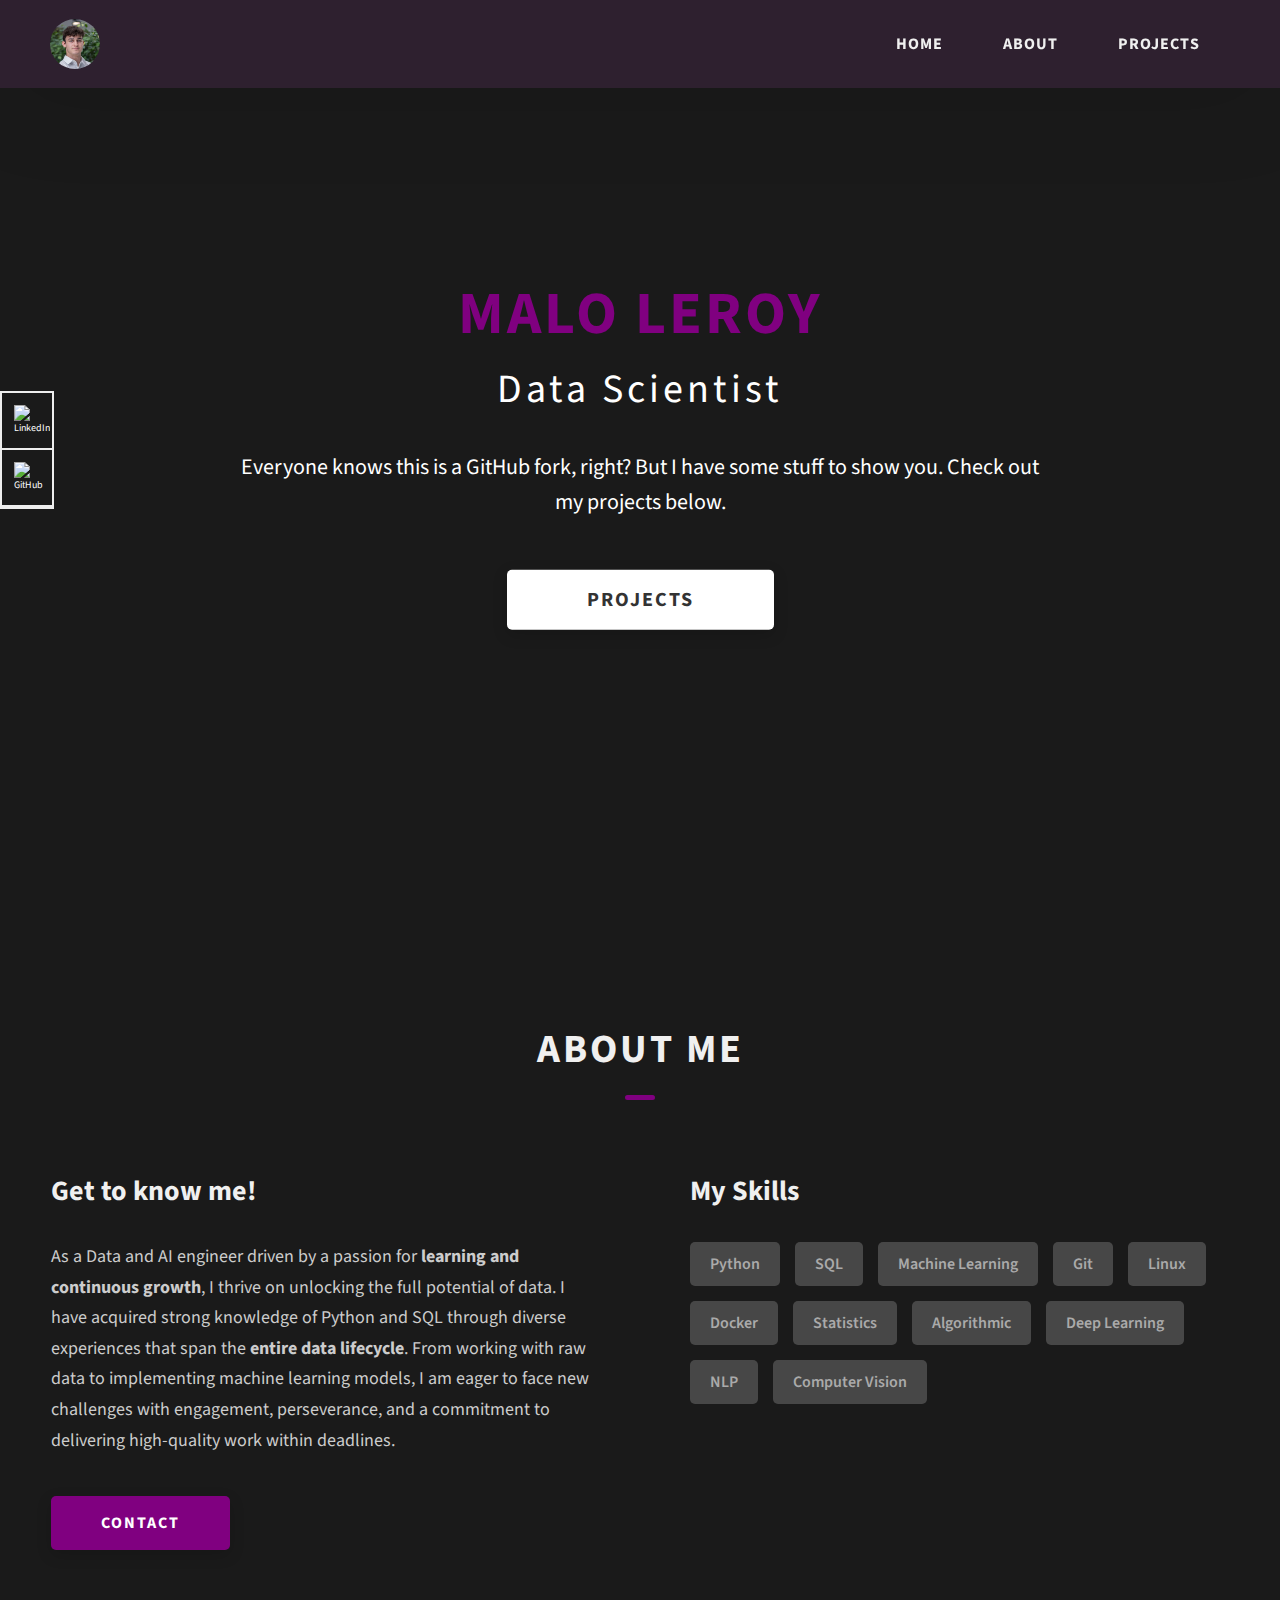
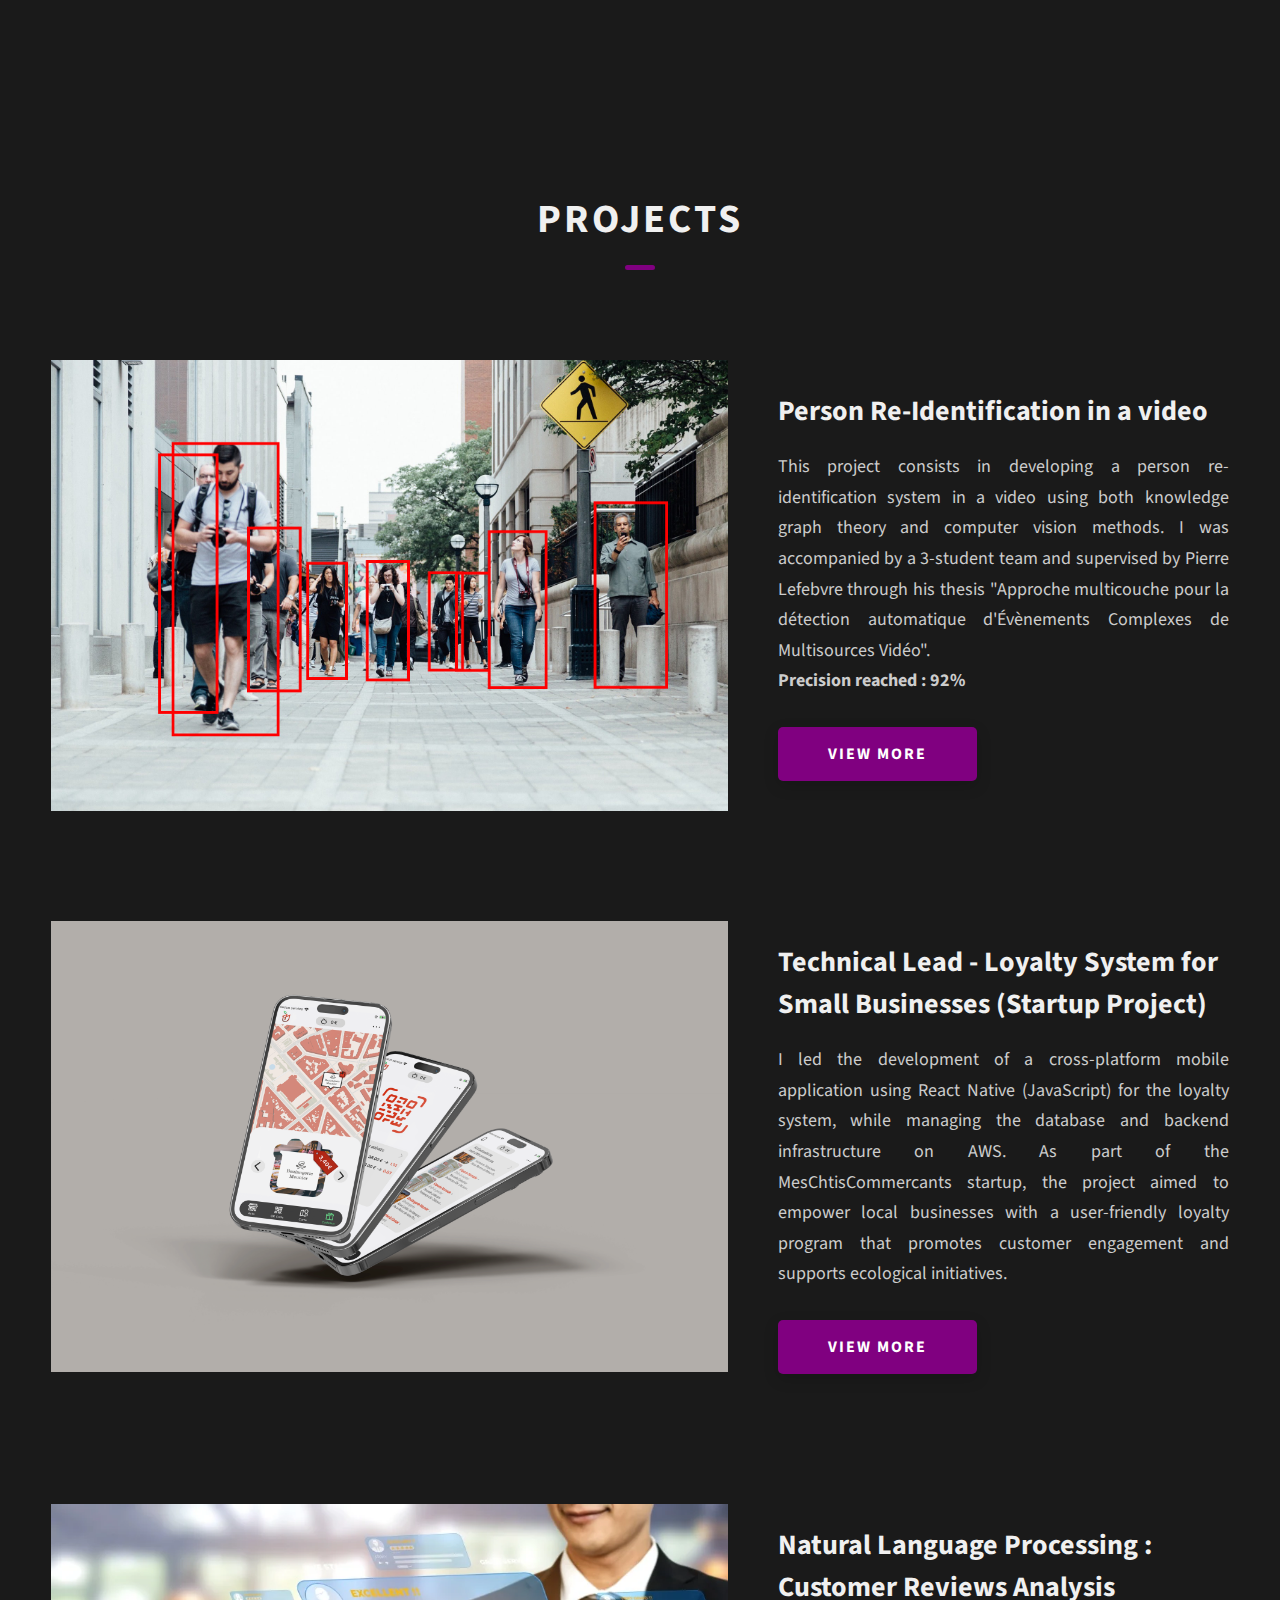
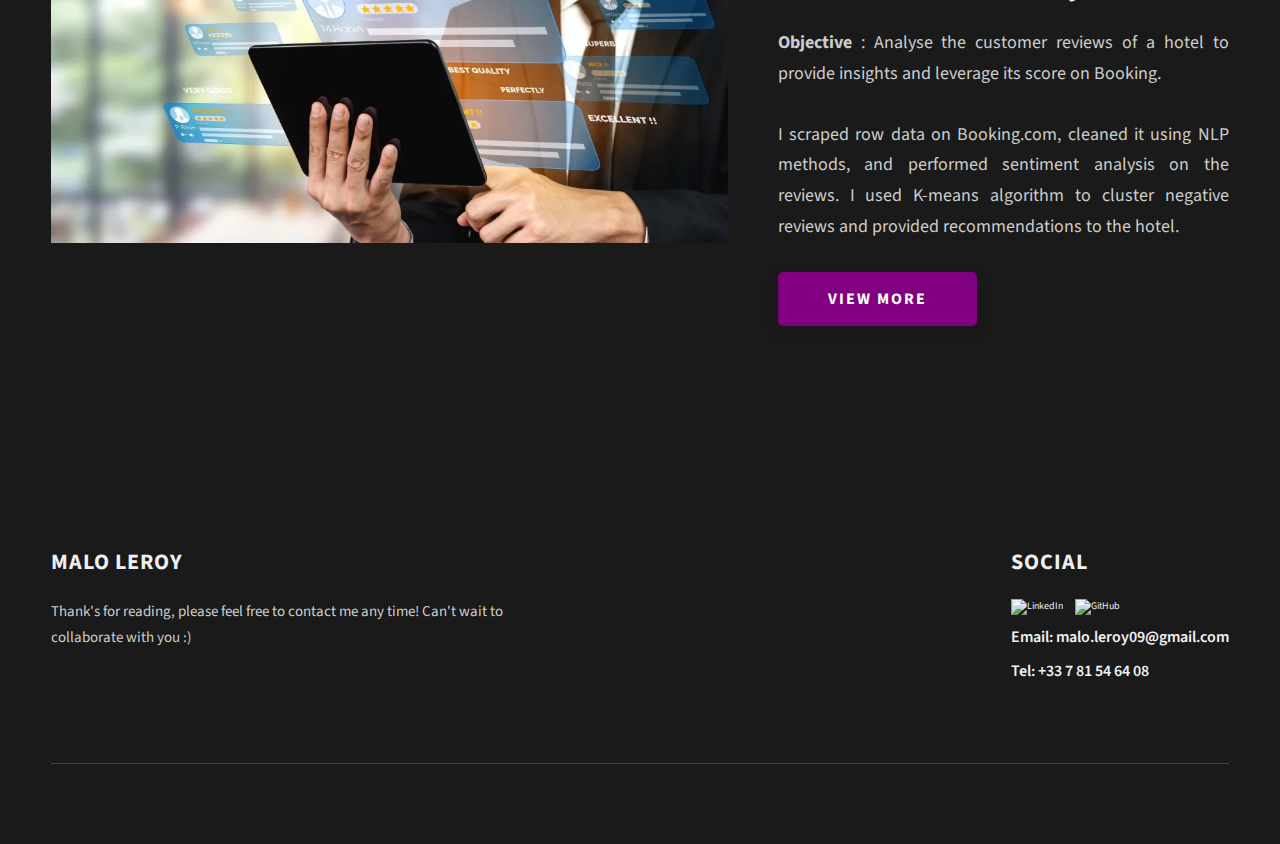
==== index.html @ 2505d00a "first commit" ====
<!DOCTYPE html>
<html lang="en">
  <head>
    <meta charset="UTF-8" />
    <meta name="viewport" content="width=device-width, initial-scale=1.0" />
    <meta http-equiv="X-UA-Compatible" content="ie=edge" />
    <title>Dopefolio</title>
    <meta name="description" content="Portfolio Template for Developer" />

    <link rel="stylesheet" href="css/style.css" />

    <link rel="preconnect" href="https://fonts.googleapis.com" />
    <link rel="preconnect" href="https://fonts.gstatic.com" crossorigin />
    <link
      href="https://fonts.googleapis.com/css2?family=Source+Sans+Pro:wght@400;600;700;900&display=swap"
      rel="stylesheet"
    />
  </head>
  <body>
    <!-- Header Section -->
    <header class="header">
      <div class="header__content">
        <div class="header__logo-container">
          <div class="header__logo-img-cont">
            <img
              src="./assets/jpeg/pic_malo.jpg"
              alt="Malo Leroy Logo Image"
              class="header__logo-img"
            />
          </div>
        </div>
        <div class="header__main">
          <ul class="header__links">
            <li class="header__link-wrapper">
              <a href="./index.html" class="header__link">Home</a>
            </li>
            <li class="header__link-wrapper">
              <a href="./index.html#about" class="header__link">About</a>
            </li>
            <li class="header__link-wrapper">
              <a href="./index.html#projects" class="header__link">Projects</a>
            </li>
          </ul>
          <div class="header__main-ham-menu-cont">
            <img
              src="./assets/svg/ham-menu.svg"
              alt="hamburger menu"
              class="header__main-ham-menu"
            />
            <img
              src="./assets/svg/ham-menu-close.svg"
              alt="hamburger menu close"
              class="header__main-ham-menu-close d-none"
            />
          </div>
        </div>
      </div>
      <div class="header__sm-menu header__sm-menu--active">
        <div class="header__sm-menu-content">
          <ul class="header__sm-menu-links">
            <li class="header__sm-menu-link">
              <a href="./index.html">Home</a>
            </li>
            <li class="header__sm-menu-link">
              <a href="./index.html#about">About</a>
            </li>
            <li class="header__sm-menu-link">
              <a href="./index.html#projects">Projects</a>
            </li>
          </ul>
        </div>
      </div>
    </header>

    <!-- Home Hero Section -->
    <section class="home-hero">
      <div class="home-hero__content">
        <h1 class="heading-primary animated-name">Malo Leroy</h1>
        <div class="heading-secondary">Data Scientist</div>
        <div class="home-hero__info">
          <p class="text-primary">
            Everyone knows this is a GitHub fork, right?
            But I have some stuff to show you. Check out my projects below.
          </p>
        </div>
        <div class="home-hero__cta">
          <a href="./index.html#projects" class="btn btn--bg">Projects</a>
        </div>
      </div>
      <div class="home-hero__socials">
        <div class="home-hero__social">
          <a
            href="https://www.linkedin.com/in/malo-leroy/"
            class="home-hero__social-icon-link"
          >
            <img
              src="./assets/png/linkedin-ico.png"
              alt="LinkedIn"
              class="home-hero__social-icon"
            />
          </a>
        </div>
        <div class="home-hero__social">
          <a
            href="https://github.com/malolry"
            class="home-hero__social-icon-link"
          >
            <img
              src="./assets/png/github-ico.png"
              alt="GitHub"
              class="home-hero__social-icon"
            />
          </a>
        </div>
      </div> <!-- Fermeture de home-hero__socials -->
    </section>

    <!-- About Section -->
    <section id="about" class="about sec-pad">
      <div class="main-container">
        <h2 class="heading heading-sec heading-sec__mb-med">
          <span class="heading-sec__main">About Me</span>
        </h2>
        <div class="about__content">
          <div class="about__content-main">
            <h3 class="about__content-title">Get to know me!</h3>
            <div class="about__content-details">
              <p class="about__content-details-para">
                As a Data and AI engineer driven by a passion for <strong>learning and continuous growth</strong>, I thrive on unlocking
                the full potential of data. I have acquired strong knowledge of Python and SQL through diverse
                experiences that span the <strong>entire data lifecycle</strong>. From working with raw data to implementing machine
                learning models, I am eager to face new challenges with engagement, perseverance, and a commitment
                to delivering high-quality work within deadlines.
              </p>
            </div>
            <a href="./index.html#contact" class="btn btn--med btn--theme dynamicBgClr">Contact</a>
          </div>
          <div class="about__content-skills">
            <h3 class="about__content-title">My Skills</h3>
            <div class="skills">
              <div class="skills__skill">Python</div>
              <div class="skills__skill">SQL</div>
              <div class="skills__skill">Machine Learning</div>
              <div class="skills__skill">Git</div>
              <div class="skills__skill">Linux</div>
              <div class="skills__skill">Docker</div>
              <div class="skills__skill">Statistics</div>
              <div class="skills__skill">Algorithmic</div>
              <div class="skills__skill">Deep Learning</div>
              <div class="skills__skill">NLP</div>
              <div class="skills__skill">Computer Vision</div>
            </div>
          </div>
        </div>
      </div>
    </section>

    <!-- Projects Section -->
    <section id="projects" class="projects sec-pad">
      <div class="main-container">
        <h2 class="heading heading-sec heading-sec__mb-bg">
          <span class="heading-sec__main">Projects</span> 
        </h2>

        <div class="projects__content">
          <!-- Project 1 -->
          <div class="projects__row">
            <div class="projects__row-img-cont">
              <img
                src="./assets/project1/primary_image.jpg"
                alt="Project 1 Screenshot"
                class="projects__row-img"
                loading="lazy"
              />
            </div>
            <div class="projects__row-content">
              <h3 class="projects__row-content-title">Person Re-Identification in a video</h3>
              <p class="projects__row-content-desc">
                This project consists in developing a person re-identification system in a video using 
                both knowledge graph theory and computer vision methods. I was accompanied by a 3-student team
                and supervised by Pierre Lefebvre through his thesis "Approche multicouche pour la détection automatique 
                d'Évènements Complexes de Multisources Vidéo".
                <br>
                <strong>Precision reached : 92%</strong>
              </p>
              <a
                href="./project-1.html"
                class="btn btn--med btn--theme dynamicBgClr"
                target="_blank"
                >View more</a
              >
            </div>
          </div>
          <!-- Project 2 -->
          <div class="projects__row">
            <div class="projects__row-img-cont">
              <img
                src="./assets/project2/primary_image.png"
                alt="Project 2 Screenshot"
                class="projects__row-img"
                loading="lazy"
              />
            </div>
            <div class="projects__row-content">
              <h3 class="projects__row-content-title">Technical Lead - Loyalty System for Small Businesses (Startup Project)</h3>
              <p class="projects__row-content-desc">
                I led the development of a cross-platform mobile application using React Native (JavaScript) for the loyalty system, 
                while managing the database and backend infrastructure on AWS. As part of the MesChtisCommercants startup, 
                the project aimed to empower local businesses with a user-friendly loyalty program that promotes customer engagement 
                and supports ecological initiatives.
              </p>
              <a
                href="./project-2.html"
                class="btn btn--med btn--theme dynamicBgClr"
                target="_blank"
                >View more</a
              >
            </div>
          </div>
          <!-- Project 3 -->
          <div class="projects__row">
            <div class="projects__row-img-cont">
              <img
                src="./assets/project3/image.webp"
                alt="Project 3 Screenshot"
                class="projects__row-img"
                loading="lazy"
              />
            </div>
            <div class="projects__row-content">
              <h3 class="projects__row-content-title">Natural Language Processing : Customer Reviews Analysis</h3>
              <p class="projects__row-content-desc">
                <strong>Objective </strong>: Analyse the customer reviews of a hotel to provide insights and leverage its score on Booking.
                <br>
                <br>
                I scraped row data on Booking.com, cleaned it using NLP methods, and performed sentiment analysis on the reviews.
                I used K-means algorithm to cluster negative reviews and provided recommendations to the hotel.
              </p>
              <a
                href="./project-3.html"
                class="btn btn--med btn--theme dynamicBgClr"
                target="_blank"
                >View more</a
              >
            </div>
          </div>
        </div>
      </div>
    </section>

    <!-- Footer Section -->
    <footer id="contact" class="main-footer">
      <div class="main-container">
        <div class="main-footer__upper">
          <div class="main-footer__row main-footer__row-1">
            <h2 class="heading heading-sm main-footer__heading-sm">
              <span>Social</span>
            </h2>
            <div class="main-footer__social-cont">
              <a
                target="_blank"
                rel="noreferrer"
                href="https://www.linkedin.com/in/malo-leroy/"
              >
                <img
                  class="main-footer__icon"
                  src="./assets/png/linkedin-ico.png"
                  alt="LinkedIn"
                />
              </a>
              <a
                target="_blank"
                rel="noreferrer"
                href="https://github.com/malolry"
              >
                <img
                  class="main-footer__icon"
                  src="./assets/png/github-ico.png"
                  alt="GitHub"
                />
              </a>
              <!-- New Email Link as Text -->
              <a href="mailto:malo.leroy09@gmail.com" class="main-footer__social-text-link">
                Email: malo.leroy09@gmail.com
              </a>
              <!-- New Telephone Link as Text -->
              <a href="tel:+33781546408" class="main-footer__social-text-link">
                Tel: +33 7 81 54 64 08
              </a>
            </div>
          </div>
          <div class="main-footer__row main-footer__row-2">
            <h4 class="heading heading-sm animated-name">Malo Leroy</h4>
            <p class="main-footer__short-desc">
              Thank's for reading, please feel free to contact me any time! 
              Can't wait to collaborate with you :)
            </p>
          </div>
        </div>

        <!-- Lower Footer (Optional Credit Section) -->
        <div class="main-footer__lower">
        </div>
      </div>
    </footer>

    <script src="./index.js"></script>
  </body>
</html>
---- css/style.css ----
/*
0 - 600px:      Phone
600 - 900px:    Tablet portrait
900 - 1200px:   Tablet landscape
[1200 - 1800] is where our normal styles apply
1800px + :      Big desktop
$breakpoint argument choices:
- phone
- tab-port
- tab-land
- big-desktop

Inside media queries 1em is always 16px i.e 1em = 16px at every screen size only inside media queries
*/

*, 
*::after, 
*::before {
  margin: 0;
  padding: 0;
  box-sizing: inherit;
  font-family: inherit;
}

html {
  font-size: 62.5%;
  scroll-behavior: smooth;
}
@media only screen and (max-width: 75em) {
  html {
    font-size: 59%;
  }
}
@media only screen and (max-width: 56.25em) {
  html {
    font-size: 56%;
  }
}
@media only screen and (min-width: 112.5em) {
  html {
    font-size: 65%;
  }
}

body {
  box-sizing: border-box;
  position: relative;
  line-height: 1.5;
  font-family: 'Source Sans Pro', sans-serif;
  overflow-x: hidden;
  overflow-y: scroll;
  
  /* Added Background Color */
  background-color: #1a1a1a; /* Very Dark Grey */
  
  /* Adjusted Text Color for Readability */
  color: #f0f0f0; /* Light Grey for general text */
}

a {
  text-decoration: none;
  color: inherit;
}

li {
  list-style: none;
}

input:focus,
button:focus,
a:focus,
textarea:focus {
  outline: none;
}

button {
  border: none;
  cursor: pointer;
}

textarea {
  resize: none;
}

.heading-primary {
  font-size: 6rem;
  text-transform: uppercase;
  letter-spacing: 3px;
  text-align: center;
  
  /* Apply Gradient Text */
  background: linear-gradient(270deg, rgb(128, 0, 128), purple, rgb(128, 0, 128));
  background-size: 600% 600%;
  
  /* Background Clip for Gradient Text */
  -webkit-background-clip: text; /* For Safari and Chrome */
  background-clip: text; /* Standard Property for Other Browsers */
  
  /* Make the Text Transparent to Show the Gradient */
  -webkit-text-fill-color: transparent; /* For Safari and Chrome */
  color: transparent; /* Standard Property for Other Browsers */  
  /* Animation for Gradient Movement */
  animation: gradientMove 8s ease infinite;
}

.heading-secondary {
  font-size: 4rem;
  letter-spacing: 4px;
  text-align: center;
  color: rgb(255, 255, 255); 
  padding-top: 0%;
}

@keyframes gradientMove {
  0% {
    background-position: 0% 50%;
  }
  50% {
    background-position: 100% 50%;
  }
  100% {
    background-position: 0% 50%;
  }
}

@media only screen and (max-width: 37.5em) {
  .heading-primary {
    font-size: 4.5rem;
  }
}

.heading-sec__mb-bg {
  margin-bottom: 11rem;
}
@media only screen and (max-width: 56.25em) {
  .heading-sec__mb-bg {
    margin-bottom: 8rem;
  }
}

.heading-sec__mb-med {
  margin-bottom: 9rem;
}
@media only screen and (max-width: 56.25em) {
  .heading-sec__mb-med {
    margin-bottom: 8rem;
  }
}

.heading-sec__main {
  display: block;
  font-size: 4rem;
  text-transform: uppercase;
  letter-spacing: 3px;
  text-align: center;
  margin-bottom: 3.5rem;
  position: relative;
}
.heading-sec__main--lt {
  color: #fff;
}
.heading-sec__main--lt::after {
  content: '';
  background: #fff !important;
}
.heading-sec__main::after {
  content: '';
  position: absolute;
  top: calc(100% + 1.5rem);
  height: 5px;
  width: 3rem;
  background: #800080; /* Changed from #0062b9 to Purple */
  left: 50%;
  transform: translateX(-50%);
  border-radius: 5px;
}
@media only screen and (max-width: 37.5em) {
  .heading-sec__main::after {
    top: calc(100% + 1.2rem);
  }
}

.heading-sec__sub {
  display: block;
  text-align: center;
  color: #ccc; /* Light Grey for better contrast */
  font-size: 2rem;
  font-weight: 500;
  max-width: 80rem;
  margin: auto;
  line-height: 1.6;
}
@media only screen and (max-width: 37.5em) {
  .heading-sec__sub {
    font-size: 1.8rem;
  }
}
.heading-sec__sub--lt {
  color: #eee;
}

.heading-sm {
  font-size: 2.2rem;
  text-transform: uppercase;
  letter-spacing: 1px;
}

.main-container {
  max-width: 120rem;
  margin: auto;
  width: 92%;
}

.btn {
  background: #fff;
  color: #333;
  text-transform: uppercase;
  letter-spacing: 2px;
  display: inline-block;
  font-weight: 700;
  border-radius: 5px;
  box-shadow: 0 5px 15px 0 rgba(0, 0, 0, 0.15);
  transition: transform .3s;
}
.btn:hover {
  transform: translateY(-3px);
}
.btn--bg {
  padding: 1.5rem 8rem;
  font-size: 2rem;
}
.btn--med {
  padding: 1.5rem 5rem;
  font-size: 1.6rem;
}
.btn--theme {
  background: #800080; /* Changed from #0062b9 to Purple */
  color: #fff;
}
.btn--theme-inv {
  color: #800080; /* Changed from #0062b9 to Purple */
  background: #fff;
  border: 2px solid #800080; /* Changed from #0062b9 to Purple */
  box-shadow: none;
  padding: calc(1.5rem - 2px) calc(5rem - 2px);
}

.sec-pad {
  padding: 12rem 0;
}
@media only screen and (max-width: 56.25em) {
  .sec-pad {
    padding: 8rem 0;
  }
}

.text-primary {
  color: #fff;
  font-size: 2.2rem;
  text-align: center;
  width: 100%;
  line-height: 1.6;
}
@media only screen and (max-width: 37.5em) {
  .text-primary {
    font-size: 2rem;
  }
}

.d-none {
  display: none;
}

.home-hero {
  color: #fff;
  background: linear-gradient(to right, #1a1a1a, #1a1a1a), url(../../assets/svg/common-bg.svg);
  background-position: center;
  height: 100vh;
  min-height: 80rem;
  max-height: 120rem;
  position: relative;
}
@media only screen and (max-width: 37.5em) {
  .home-hero {
    height: unset;
    min-height: unset;
  }
}
.home-hero__socials {
  position: absolute;
  top: 50%;
  border: 2px solid #eee;
  border-left: 2px solid #eee;
  transform: translateY(-50%);
}
@media only screen and (max-width: 56.25em) {
  .home-hero__socials {
    display: none;
  }
}
.home-hero__mouse-scroll-cont {
  position: absolute;
  bottom: 3%;
  left: 50%;
  transform: translateX(-50%);
}
@media only screen and (max-width: 37.5em) {
  .home-hero__mouse-scroll-cont {
    display: none;
  }
}
.home-hero__social {
  width: 5rem;
}
.home-hero__social-icon-link {
  width: 100%;
  display: block;
  padding: 1.2rem;
  border-bottom: 2px solid #eee;
  transition: background .3s;
}
.home-hero__social-icon-link:hover {
  background: rgba(255, 255, 255, 0.1);
}
.home-hero__social-icon-link--bd-none {
  border-bottom: 0;
}
.home-hero__social-icon {
  width: 100%;
}
.home-hero__content {
  position: absolute;
  top: 50%;
  left: 50%;
  transform: translate(-50%, -50%);
  max-width: 90rem;
  width: 92%;
}
@media only screen and (max-width: 37.5em) {
  .home-hero__content {
    padding: 19rem 0 13rem 0;
    margin: auto;
    position: static;
    transform: translate(0, 0);
  }
}
.home-hero__info {
  margin: 3rem auto 0 auto;
  max-width: 80rem;
}
.home-hero__cta {
  margin-top: 5rem;
  text-align: center;
}

.about {
  background: #1a1a1a; /* Changed from #fafafa to match dark theme */
}
.about__content {
  display: grid;
  grid-template-columns: 1fr 1fr;
  grid-gap: 10rem;
}
@media only screen and (max-width: 56.25em) {
  .about__content {
    grid-template-columns: 1fr;
    grid-gap: 8rem;
  }
}
.about__content-title {
  font-weight: 700;
  font-size: 2.8rem;
  margin-bottom: 3rem;
}
@media only screen and (max-width: 37.5em) {
  .about__content-title {
    font-size: 2.4rem;
  }
}
.about__content-details-para {
  font-size: 1.8rem;
  color: #ccc; /* Light Grey for better contrast */
  max-width: 60rem;
  line-height: 1.7;
  margin-bottom: 1rem;
}
.about__content-details-para--hl {
  font-weight: 700;
  margin: 0 3px;
}
.about__content-details-para:last-child {
  margin-bottom: 4rem;
}

.projects__row {
  display: grid;
  grid-template-columns: 1.5fr 1fr;
  grid-gap: 5rem;
  margin-bottom: 11rem;
}
@media only screen and (max-width: 56.25em) {
  .projects__row {
    grid-template-columns: 1fr;
    grid-gap: 2rem;
    margin-bottom: 8rem;
  }
}
@media only screen and (max-width: 56.25em) {
  .projects__row {
    text-align: center;
  }
}
.projects__row:last-child {
  margin-bottom: 0;
}
.projects__row-img-cont {
  overflow: hidden;
}
.projects__row-img {
  width: 100%;
  display: block;
  object-fit: cover;
}
.projects__row-content {
  padding: 2rem 0;
  display: flex;
  justify-content: center;
  flex-direction: column;
  align-items: flex-start;
}
@media only screen and (max-width: 56.25em) {
  .projects__row-content {
    align-items: center;
  }
}
.projects__row-content-title {
  font-weight: 700;
  font-size: 2.8rem;
  margin-bottom: 2rem;
}
@media only screen and (max-width: 37.5em) {
  .projects__row-content-title {
    font-size: 2.4rem;
  }
}
.projects__row-content-desc {
  font-size: 1.8rem;
  color: #ccc; /* Light Grey for better contrast */
  max-width: 60rem;
  line-height: 1.7;
  margin-bottom: 3rem;
  text-align: justify;
}
@media only screen and (max-width: 37.5em) {
  .projects__row-content-desc {
    font-size: 1.7rem;
  }
}

.contact {
  background: linear-gradient(to right, rgba(128, 0, 128, 0.8), rgba(128, 0, 128, 0.8)), url(../../assets/svg/common-bg.svg);
  background-size: cover;
  background-position: center;
}
.contact__form-container {
  box-shadow: 0 0 10px rgba(0, 0, 0, 0.1);
  background: white;
  padding: 4rem;
  margin-top: 6rem;
  max-width: 80rem;
  text-align: right;
  width: 95%;
  border-radius: 5px;
  margin: 5rem auto 0 auto;
}
@media only screen and (max-width: 37.5em) {
  .contact__form-container {
    padding: 3rem;
  }
}
.contact__form-field {
  margin-bottom: 4rem;
}
@media only screen and (max-width: 37.5em) {
  .contact__form-field {
    margin-bottom: 3rem;
  }
}
.contact__form-label {
  color: #666;
  font-size: 1.4rem;
  letter-spacing: 1px;
  font-weight: 700;
  margin-bottom: 1rem;
  display: block;
  text-align: left;
}
.contact__form-input {
  color: #333;
  padding: 2rem;
  width: 100%;
  border: 1px solid #ebebeb;
  font-size: 1.6rem;
  letter-spacing: 0px;
  background: #f0f0f0;
  border-radius: 5px;
  font-weight: 600;
  /* Placeholder Styles */
}
.contact__form-input::placeholder,
.contact__form-input::-webkit-input-placeholder,
.contact__form-input:-ms-input-placeholder,
.contact__form-input::-ms-input-placeholder,
.contact__form-input:-moz-placeholder,
.contact__form-input::-moz-placeholder {
  color: #999;
  font-weight: 600;
  font-size: 1.6rem;
}
.contact__btn {
  width: 30%;
  padding: 2rem 4rem;
  font-size: 1.6rem;
}
@media only screen and (max-width: 37.5em) {
  .contact__btn {
    width: 100%;
  }
}

.project-cs-hero {
  color: #fff;
  background: #1a1a1a;
  background-size: cover;
  background-position: center;
  position: relative;
}
@media only screen and (max-width: 37.5em) {
  .project-cs-hero {
    height: unset;
    min-height: unset;
  }
}
.project-cs-hero__content {
  padding: 25rem 0 17rem 0;
  max-width: 90rem;
  width: 92%;
  margin: auto;
}
@media only screen and (max-width: 37.5em) {
  .project-cs-hero__content {
    padding: 19rem 0 13rem 0;
    margin: auto;
    position: static;
    transform: translate(0, 0);
  }
}
.project-cs-hero__info {
  margin: 3rem auto 0 auto;
  max-width: 80rem;
}
.project-cs-hero__cta {
  margin-top: 5rem;
  text-align: center;
}

.project-details__content {
  padding: 8rem 0;
  max-width: 90rem;
  margin: auto;
}
.project-details__content-title {
  font-weight: 700;
  font-size: 2.8rem;
  margin-bottom: 3rem;
}
@media only screen and (max-width: 37.5em) {
  .project-details__content-title {
    font-size: 2.4rem;
  }
}

.project-details__showcase-img-cont {
  width: 100%;
  margin-bottom: 6rem;
}

.project-details__showcase-img {
  width: 100%;
}

.project-details__content-main {
  width: 100%;
  max-width: 70rem;
  margin: auto;
}

.project-details__desc {
  margin: 0 0 7rem 0;
}
.project-details__desc-para {
  font-size: 1.8rem;
  line-height: 1.7;
  color: #ccc; /* Light Grey for better contrast */
  margin-bottom: 2rem;
  text-align: justify;
}

.project-details__tools-used {
  margin: 0 0 7rem 0;
}
.project-details__tools-used-list {
  display: flex;
  flex-wrap: wrap;
}
.project-details__tools-used-item {
  padding: 1rem 2rem;
  margin-bottom: 1.5rem;
  margin-right: 1.5rem;
  font-size: 1.6rem;
  background: rgba(153, 153, 153, 0.2);
  border-radius: 5px;
  font-weight: 600;
  color: #777;
}

.project-details__links {
  margin: 0 0;
}
.project-details__links-btn {
  margin-right: 2rem;
}
@media only screen and (max-width: 37.5em) {
  .project-details__links-btn {
    margin-right: 0;
    width: 70%;
    margin-bottom: 2rem;
    text-align: center;
  }
}
.project-details__links-btn:last-child {
  margin: 0;
}
@media only screen and (max-width: 37.5em) {
  .project-details__links-btn:last-child {
    margin: 0;
  }
}

.header {
  position: fixed;
  width: 100%;
  z-index: 1000;
  
  /* Changed Background Color to Match Dark Theme */
  background: #2e202f; /* Very Dark Grey */
  
  box-shadow: 0 10px 100px rgba(0, 0, 0, 0.1);
}
.header__content {
  display: flex;
  align-items: center;
  justify-content: space-between;
  padding: 1rem 5rem;
}
@media only screen and (max-width: 56.25em) {
  .header__content {
    padding: 0 2rem;
  }
}
.header__logo-container {
  display: flex;
  align-items: center;      /* Vertically centers the logo and text */
  cursor: pointer;
  
  /* Changed Text Color to Purple */
  color: #800080; /* Purple */
  
  transition: color .3s;
}

/* Ensure the logo image and text are vertically aligned */
.header__logo-img-cont {
  width: 5rem;
  height: 5rem;
  border-radius: 50px;
  overflow: hidden;
  margin-right: 1.5rem;
  background: #800080; /* Purple Background for Logo Container */
  display: flex;
  align-items: center;
  justify-content: center;
}

.header__logo-sub {
  font-size: 1.8rem;
  text-transform: uppercase;
  font-weight: 700;
  letter-spacing: 1px;
  
  /* Changed Text Color to Purple */
  color: #ffffff; /* Purple */
}
@media only screen and (max-width: 56.25em) {
  .header__logo-img-cont {
    width: 4.5rem;
    height: 4.5rem;
    margin-right: 1.2rem;
  }
}
.header__logo-img {
  width: 100%;
  height: 100%;
  object-fit: cover;
  object-position: center;
  display: block;
}
.header__links {
  display: flex;
}
@media only screen and (max-width: 37.5em) {
  .header__links {
    display: none;
  }
}
.header__link {
  padding: 2.2rem 3rem;
  display: inline-block;
  font-size: 1.6rem;
  
  /* Changed Text Color for Better Contrast */
  color: #f0f0f0; /* Light Grey */
  
  text-transform: uppercase;
  letter-spacing: 1px;
  font-weight: 700;
  transition: color .3s;
}
.header__link:hover {
  color: #800080; /* Purple on Hover */
}
@media only screen and (max-width: 56.25em) {
  .header__link {
    padding: 3rem 1.8rem;
    font-size: 1.5rem;
  }
}
.header__main-ham-menu-cont {
  display: none;
  width: 3rem;
  padding: 2.2rem 0;
}
@media only screen and (max-width: 37.5em) {
  .header__main-ham-menu-cont {
    display: block;
  }
}
.header__main-ham-menu {
  width: 100%;
}
.header__main-ham-menu-close {
  width: 100%;
}
.header__sm-menu {
  background: #0c0c0c; /* Changed to Very Dark Grey */
  position: absolute;
  width: 100%;
  top: 100%;
  visibility: hidden;
  opacity: 0;
  transition: all .3s;
  box-shadow: 0px 5px 5px 0px rgba(0, 0, 0, 0.1);
  -webkit-box-shadow: 0px 5px 5px 0px rgba(0, 0, 0, 0.1);
  -moz-box-shadow: 0px 5px 5px 0px rgba(0, 0, 0, 0.1);
}
.header__sm-menu--active {
  visibility: hidden;
  opacity: 0;
}
@media only screen and (max-width: 37.5em) {
  .header__sm-menu--active {
    visibility: visible;
    opacity: 1;
  }
}
.header__sm-menu-link a {
  display: block;
  text-decoration: none;
  padding: 2.5rem 3rem;
  
  /* Changed Text Color for Better Contrast */
  color: #f0f0f0; /* Light Grey */
  
  text-align: right;
  border-bottom: 1px solid #444; /* Darker Border */
  font-weight: 700;
  text-transform: uppercase;
  letter-spacing: 2px;
  transition: color .3s;
}
.header__sm-menu-link a:hover {
  color: #800080; /* Purple on Hover */
}
.header__sm-menu-link:first-child a {
  border-top: 1px solid #444; /* Darker Border */
}
.header__sm-menu-link-last {
  border-bottom: 0;
}

.main-footer {
  background: #1a1a1a; /* Changed from #000 to match dark theme */
  color: #f0f0f0; /* Light Grey for better contrast */
}
.main-footer__upper {
  display: flex;
  justify-content: space-between;
  padding: 8rem 0;
}
@media only screen and (max-width: 56.25em) {
  .main-footer__upper {
    padding: 6rem 0;
  }
}
@media only screen and (max-width: 37.5em) {
  .main-footer__upper {
    display: block;
  }
}
.main-footer__row-1 {
  order: 2;
}
@media only screen and (max-width: 56.25em) {
  .main-footer__row-1 {
    margin-bottom: 5rem;
  }
}
.main-footer__row-2 {
  width: 40%;
  order: 1;
  max-width: 50rem;
}
@media only screen and (max-width: 56.25em) {
  .main-footer__row-2 {
    width: 100%;
  }
}
.main-footer__short-desc {
  margin-top: 2rem;
  color: #ccc; /* Light Grey for better contrast */
  font-size: 1.5rem;
  line-height: 1.7;
}
.main-footer__social-cont {
  margin-top: 2rem;
}
.main-footer__icon {
  margin-right: 1rem;
  width: 2.5rem;
}
.main-footer__icon--mr-none {
  margin-right: 0;
}
.main-footer__lower {
  padding: 4rem 0;
  border-top: 1px solid #444; /* Darker Border */
  color: #ccc; /* Light Grey for better contrast */
  font-size: 1.2rem;
  text-align: center;
}
.main-footer__lower a {
  text-decoration: underline;
  font-weight: bold;
  margin-left: 2px;
  
  /* Changed Footer Link Color to Purple */
  color: #800080; /* Purple */
}
@media only screen and (max-width: 56.25em) {
  .main-footer__lower {
    padding: 3.5rem 0;
  }
}

.skills {
  display: flex;
  flex-wrap: wrap;
}
.skills__skill {
  padding: 1rem 2rem;
  margin-bottom: 1.5rem;
  margin-right: 1.5rem;
  font-size: 1.6rem;
  background: rgba(153, 153, 153, 0.2);
  border-radius: 5px;
  font-weight: 600;
  color: #777;
}

.mouse {
  width: 25px;
  height: 40px;
  border: 2px solid #eee;
  border-radius: 60px;
  position: relative;
  overflow: hidden;
}
.mouse::before {
  content: '';
  width: 5px;
  height: 5px;
  position: absolute;
  top: 7px;
  left: 50%;
  transform: translateX(-50%);
  background-color: #eee;
  border-radius: 50%;
  opacity: 1;
  animation: wheel 1.3s infinite;
  -webkit-animation: wheel 1.3s infinite;
}

@keyframes wheel {
  to {
    opacity: 0;
    top: 27px;
  }
}

@-webkit-keyframes wheel {
  to {
    opacity: 0;
    top: 27px;
  }
}

/* Additional Adjustments for Footer Links */
.main-footer__lower a {
  color: #800080; /* Purple for links */
}

.main-footer__social-text-link {
  display: block;
  margin-top: 1rem;
  color: #f0f0f0; /* Light Grey */
  text-decoration: none;
  font-size: 1.6rem;
  font-weight: 600;
  transition: color 0.3s;
}

.main-footer__social-text-link:hover {
  color: #800080; /* Purple on Hover */
}


.skills {
  display: flex;
  flex-wrap: wrap;
}
.skills__skill {
  padding: 1rem 2rem;
  margin-bottom: 1.5rem;
  margin-right: 1.5rem;
  font-size: 1.6rem;
  background: rgba(255, 255, 255, 0.2); /* Ajusté pour correspondre au thème violet */
  border-radius: 5px;
  font-weight: 600;
  color: #aaa;
  cursor:default;
  /* Ajout de la transition pour les transformations et changements de couleur */
  transition: transform 0.3s ease, background-color 0.3s ease, box-shadow 0.3s ease;
}
.skills__skill:hover {
  /* Augmenter légèrement la taille */
  transform: scale(1.02);
  /* Ajouter un temps d'exécution pour un effet de transition plus fluide */
  
  /* Modifier la couleur de fond pour un effet d'éclairage */
  background-color: rgba(255, 255, 255, 0.3);
  
  /* Changer la couleur du texte pour plus de contraste */
  color: #fff;
}




.project-details__pdf-section {
  margin-top: 5rem;
}

.project-details__pdf-section h3.project-details__content-title {
  margin-bottom: 2rem;
}

.project-details__pdf-section iframe {
  border: 2px solid #000000; /* Bordure violette */
  border-radius: 5px;
  box-shadow: 0 4px 8px rgba(128, 0, 128, 0.2); /* Ombre légère */
  transition: transform 0.3s ease, box-shadow 0.3s ease;
}

.project-details__pdf-section iframe:hover {
  transform: scale(1.02); /* Légère augmentation de taille au survol */
  box-shadow: 0 6px 12px rgba(128, 0, 128, 0.3); /* Ombre plus prononcée */
}

/* Responsivité pour les petits écrans */
@media only screen and (max-width: 56.25em) { /* 900px */
  .project-details__pdf-section iframe {
    height: 400px; /* Réduire la hauteur sur les écrans plus petits */
  }
}

@media only screen and (max-width: 37.5em) { /* 600px */
  .project-details__pdf-section iframe {
    height: 300px;
  }
}

.project-details__image-title {
  font-size: 3rem; /* Taille de police plus petite */
  font-weight: 600; /* Poids de la police */
  text-align: center; /* Centrer le texte */
  margin-bottom: 1rem; /* Espacement entre le titre et l'image */
  padding-top: 3rem;
  color: #ffffff; /* Couleur violette pour correspondre au thème */
}

/* Ajustements pour les petits écrans */
@media only screen and (max-width: 37.5em) { /* 600px */
  .project-details__image-title {
    font-size: 1.8rem; /* Réduire légèrement la taille sur petits écrans */
  }
}

/* Ensure higher specificity to override global li styles */
.project-details__desc-list {
  list-style-type: disc; /* Adds bullet points */
  margin-left: 1.5rem;   /* Minimal left margin */
  padding-left: 0;       /* Removes default padding */
  color: #f0f0f0;        /* Light grey text for dark background */
  font-size: 1.7rem;     /* Increase font size */
}

.project-details__desc-list li {
  margin-bottom: 0.8rem; /* Space between list items */
}

/* Style the bullets using ::marker (supported in modern browsers) */
.project-details__desc-list li::marker {
  color: #f0f0f0;        /* Purple bullets */
  font-size: 1.2rem;     /* Slightly larger bullets */
}

/* Fallback using ::before for older browsers */
.project-details__desc-list li::before {
  content: '•';           /* Unicode bullet */
  color: #f0f0f0;         /* Purple color */
  display: inline-block;
  width: 1.6rem;          /* Space for bullet */
  margin-left: -1.6rem;   /* Position the bullet */
  font-size: 2rem; /* Slightly larger bullets */
}


/* GitHub Button Styles */
.btn--github {
  background-color: #333333; /* Dark Grey Background */
  color: #cccccc;            /* Grey Text */
  border: 2px solid #cccccc; /* Grey Border */
  border-radius: 10px;       /* Rounded Corners */
  padding: 0.8rem 2.5rem;    /* Reduced Padding */
  font-size: 1.4rem;         /* Reduced Font Size */
  transition: background-color 0.3s ease, color 0.3s ease, transform 0.3s ease;

  /* Flexbox Properties */
  display: inline-flex;
  align-items: center;       /* Vertically centers items */
  justify-content: center;   /* Horizontally centers items */
  gap: 0.5rem;               /* Space between icon and text */
}

.btn--github::before {
  content: '';
  background-image: url('../assets/png/github-ico.png'); /* Ensure the path is correct */
  background-size: contain;
  background-repeat: no-repeat;
  width: 2rem;       /* Icon width */
  height: 2rem;      /* Icon height */
}

.btn--github:hover {
  background-color: #444444; /* Slightly Lighter Grey on Hover */
  color: #ffffff;            /* White Text on Hover */
  transform: scale(1);    /* Slightly Increase Size on Hover */
}

/* Responsive Adjustments for GitHub Button */
@media only screen and (max-width: 37.5em) { /* 600px */
  .btn--github {
    padding: 0.6rem 2rem;  /* Further reduce padding on small screens */
    font-size: 1.3rem;     /* Further reduce font size on small screens */
  }
}




/* Styles for the GitHub Button Container */
.project-details__github-btn {
  margin-top: 3rem;       /* Adds space above the button */
  text-align: right;      /* Aligns the button to the right */
}

/* Responsive Adjustments for the GitHub Button */
@media only screen and (max-width: 37.5em) { /* 600px */
  .project-details__github-btn {
    text-align: center;   /* Centers the button on smaller screens */
  }
}

/* Section Header Styles */
.project-details__section-header {
  display: flex;
  justify-content: space-between;
  align-items: center;
  margin-bottom: 2rem; /* Space below the header */
}

.project-details__section-header h3.project-details__content-title {
  margin: 0; /* Remove default margins */
}

/* Adjust GitHub Button within Section Headers */
.project-details__section-header .btn--github {
  padding: 0.5rem 1.5rem; /* Smaller padding for inline buttons */
  font-size: 1.2rem;      /* Smaller font size for inline buttons */
}
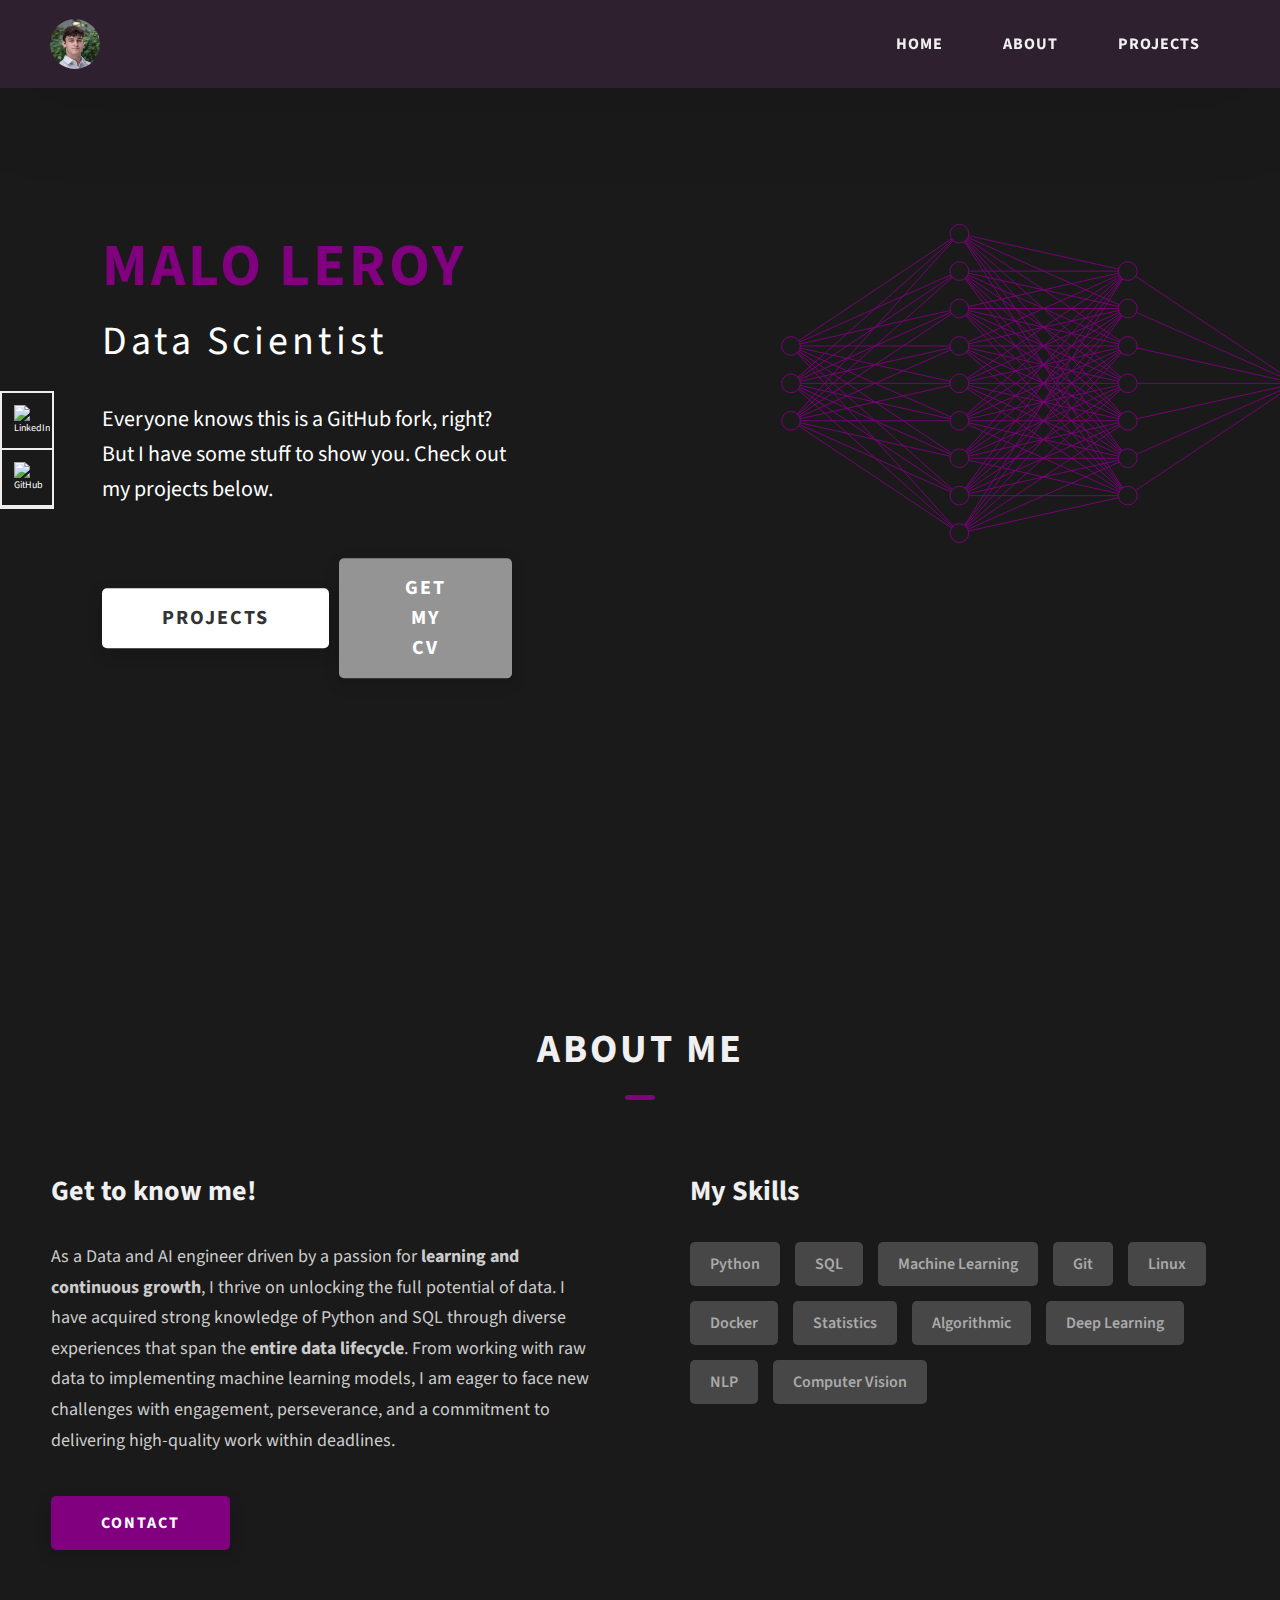
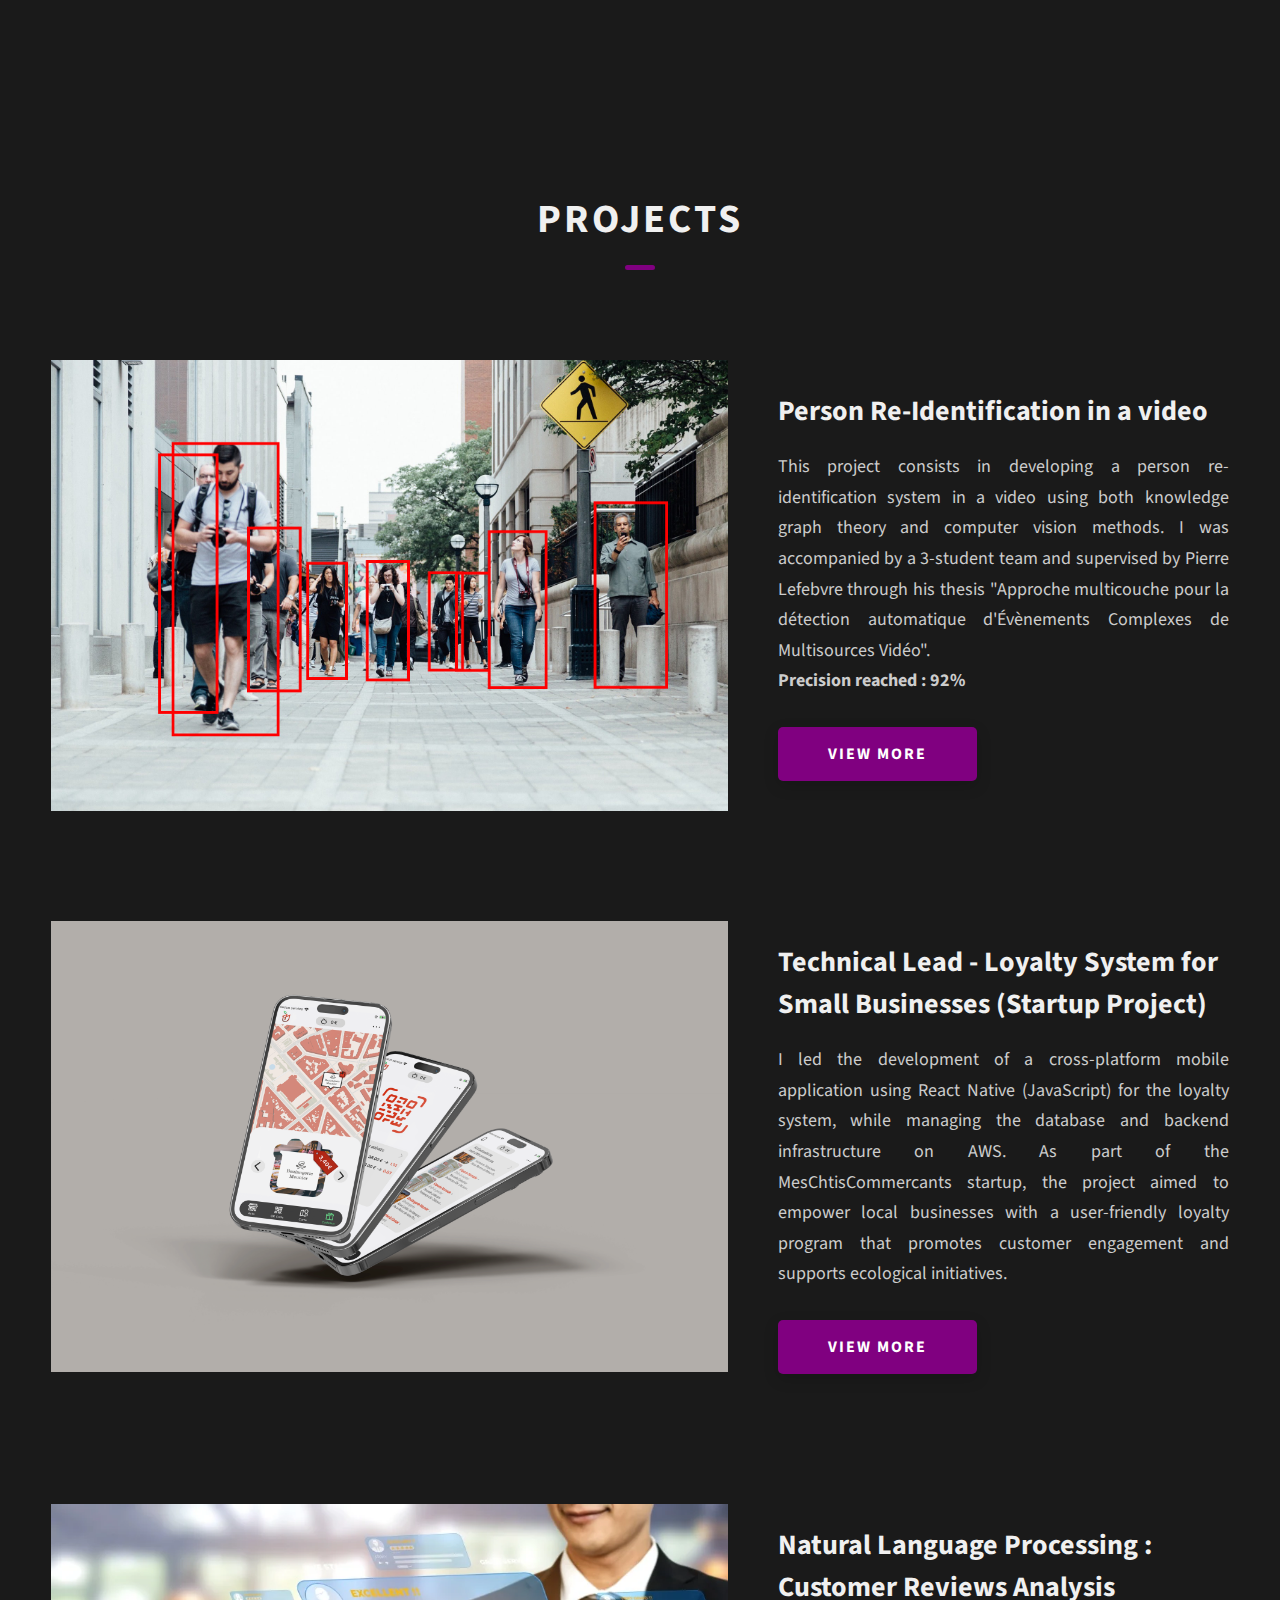
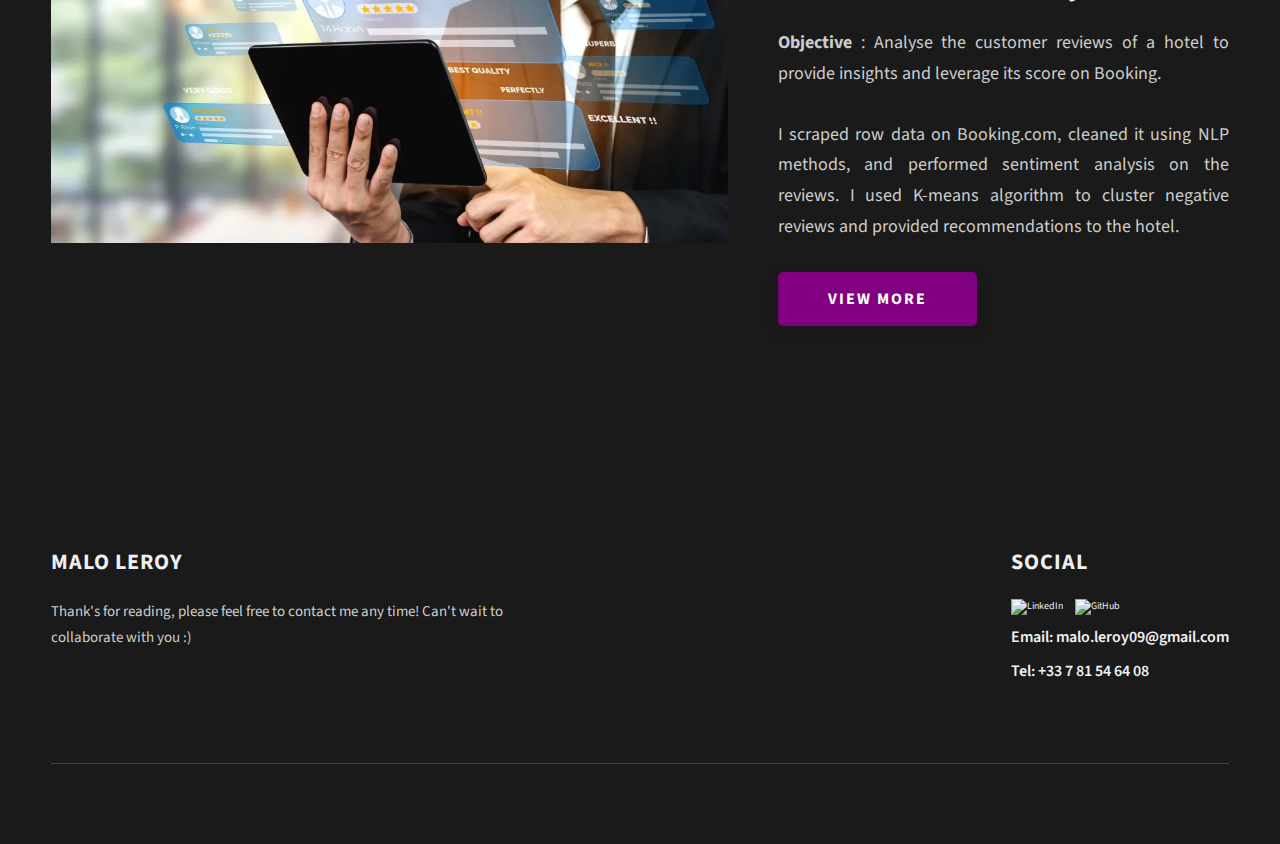
==== commit 312c8e25: "headpage modification, adding of CV download feature" ====
--- a/index.html
+++ b/index.html
@@ -83,9 +83,17 @@
             But I have some stuff to show you. Check out my projects below.
           </p>
         </div>
-        <div class="home-hero__cta">
-          <a href="./index.html#projects" class="btn btn--bg">Projects</a>
-        </div>
+        <div class="home-hero__cta-container">
+          <div class="home-hero__cta">
+            <a href="./index.html#projects" class="btn btn--bg">Projects</a>
+          </div>
+          <div class="home-hero__cta">
+            <a href="assets/pdf/CV_Malo.pdf" class="btn_cv btn_cv--bg" download>Get My CV</a>
+          </div>
+          </div>
+        </div>
+      <div class="home-hero__image">
+        <img src="assets/png/nn2.svg" alt="Description of the image">
       </div>
       <div class="home-hero__socials">
         <div class="home-hero__social">
--- a/css/style.css
+++ b/css/style.css
@@ -86,7 +86,9 @@
   font-size: 6rem;
   text-transform: uppercase;
   letter-spacing: 3px;
-  text-align: center;
+  text-align: left;
+  margin-left: 20%;
+
   
   /* Apply Gradient Text */
   background: linear-gradient(270deg, rgb(128, 0, 128), purple, rgb(128, 0, 128));
@@ -106,9 +108,11 @@
 .heading-secondary {
   font-size: 4rem;
   letter-spacing: 4px;
-  text-align: center;
+  text-align: left;
   color: rgb(255, 255, 255); 
   padding-top: 0%;
+  margin-left: 20%;
+
 }
 
 @keyframes gradientMove {
@@ -226,9 +230,29 @@
   transform: translateY(-3px);
 }
 .btn--bg {
-  padding: 1.5rem 8rem;
+  padding: 1.5rem 6rem;
   font-size: 2rem;
 }
+
+.btn_cv {
+  background: #949494;
+  color: #ffffff;
+  text-transform: uppercase;
+  letter-spacing: 2px;
+  display: inline-block;
+  font-weight: 700;
+  border-radius: 5px;
+  box-shadow: 0 5px 15px 0 rgba(0, 0, 0, 0.15);
+  transition: transform .3s;
+}
+.btn_cv:hover {
+  transform: translateY(-3px);
+}
+.btn_cv--bg {
+  padding: 1.5rem 6rem;
+  font-size: 2rem;
+}
+
 .btn--med {
   padding: 1.5rem 5rem;
   font-size: 1.6rem;
@@ -257,7 +281,7 @@
 .text-primary {
   color: #fff;
   font-size: 2.2rem;
-  text-align: center;
+  text-align: left;
   width: 100%;
   line-height: 1.6;
 }
@@ -279,6 +303,8 @@
   min-height: 80rem;
   max-height: 120rem;
   position: relative;
+  width: 40%;
+  text-align: left;
 }
 @media only screen and (max-width: 37.5em) {
   .home-hero {
@@ -298,17 +324,7 @@
     display: none;
   }
 }
-.home-hero__mouse-scroll-cont {
-  position: absolute;
-  bottom: 3%;
-  left: 50%;
-  transform: translateX(-50%);
-}
-@media only screen and (max-width: 37.5em) {
-  .home-hero__mouse-scroll-cont {
-    display: none;
-  }
-}
+
 .home-hero__social {
   width: 5rem;
 }
@@ -334,7 +350,8 @@
   left: 50%;
   transform: translate(-50%, -50%);
   max-width: 90rem;
-  width: 92%;
+  width: 100%;
+  text-align: left;
 }
 @media only screen and (max-width: 37.5em) {
   .home-hero__content {
@@ -347,10 +364,42 @@
 .home-hero__info {
   margin: 3rem auto 0 auto;
   max-width: 80rem;
-}
+  text-align:left;
+  margin-left: 20%;
+
+}
+.home-hero__cta-container {
+  display: flex; /* Establishes a flex container */
+  flex-direction: row; /* Arranges children horizontally */
+  gap: 1rem; /* Adds space between the buttons */
+  margin-top: 5rem; /* Top margin as per your original styling */
+  margin-left: 20%; /* Left margin as per your original styling */
+  
+  /* Optional: Adjust margins on all sides if needed */
+  /* margin: 5rem 20% 0 20%; */
+  
+  /* Optional: Align items vertically center if buttons have different heights */
+  align-items: center;
+}
+
+/* Style for Individual CTA Buttons */
 .home-hero__cta {
-  margin-top: 5rem;
+  /* Remove existing margins to prevent stacking */
+  margin: 0;
+  
+  /* Optional: Allow buttons to shrink or grow */
+  flex: 1;
+  
+  /* Optional: Align text inside the buttons */
   text-align: center;
+}
+.home-hero__image {
+  width: 60%;
+  margin-left: 35%;
+}
+.home-hero__image img {
+  margin-top: 10%;
+  height: auto;
 }
 
 .about {
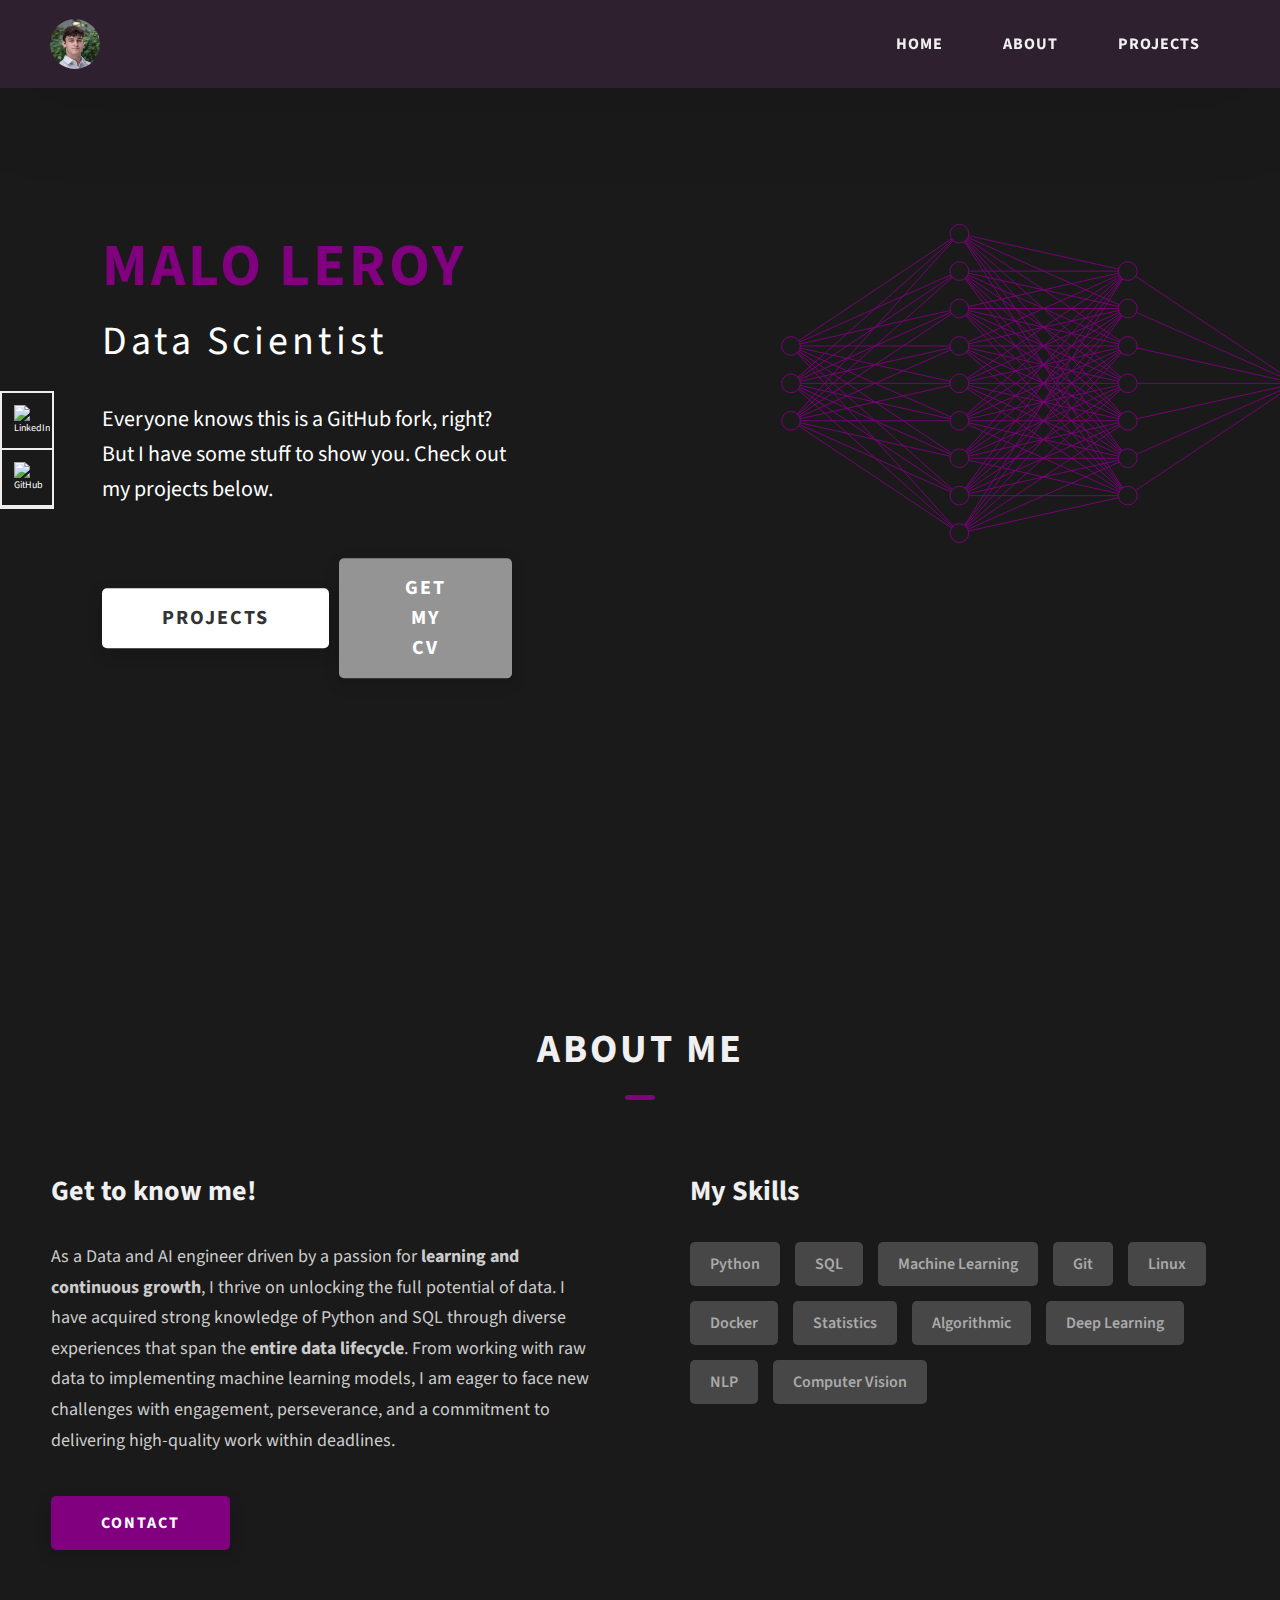
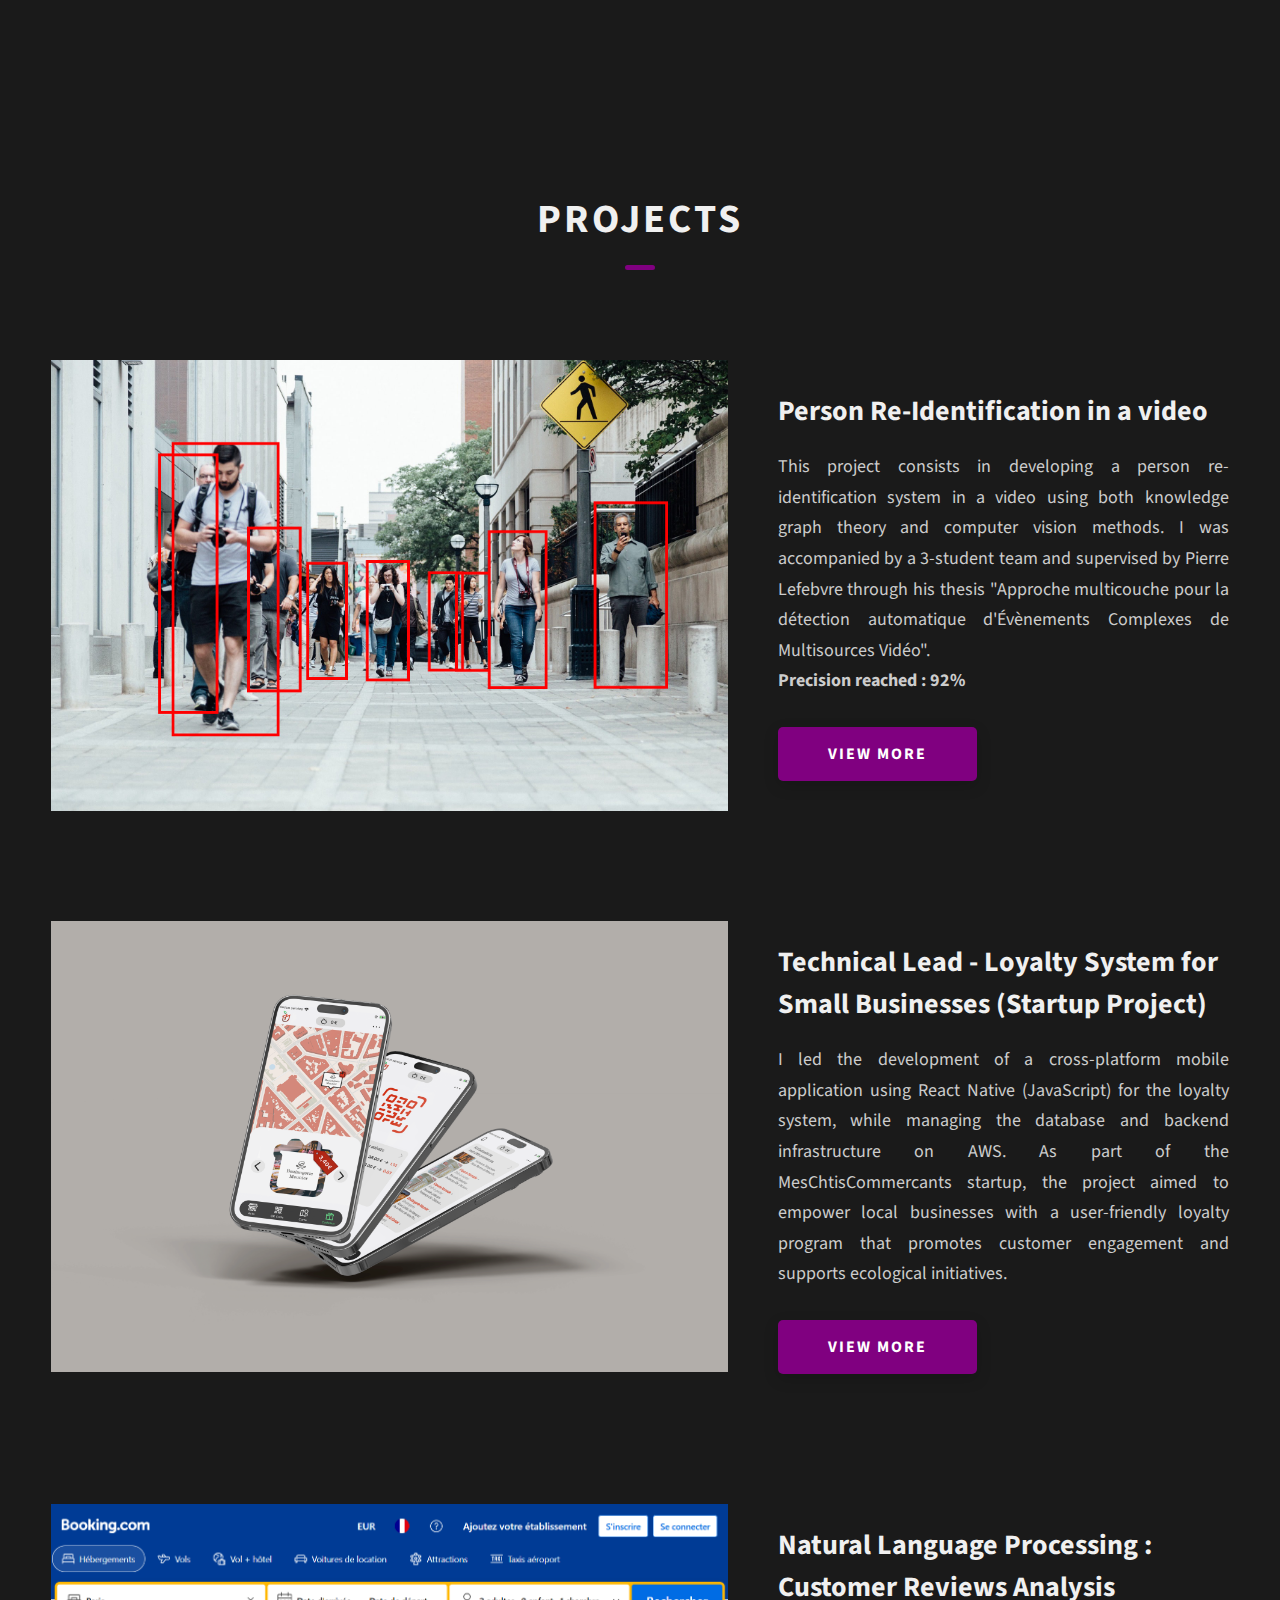
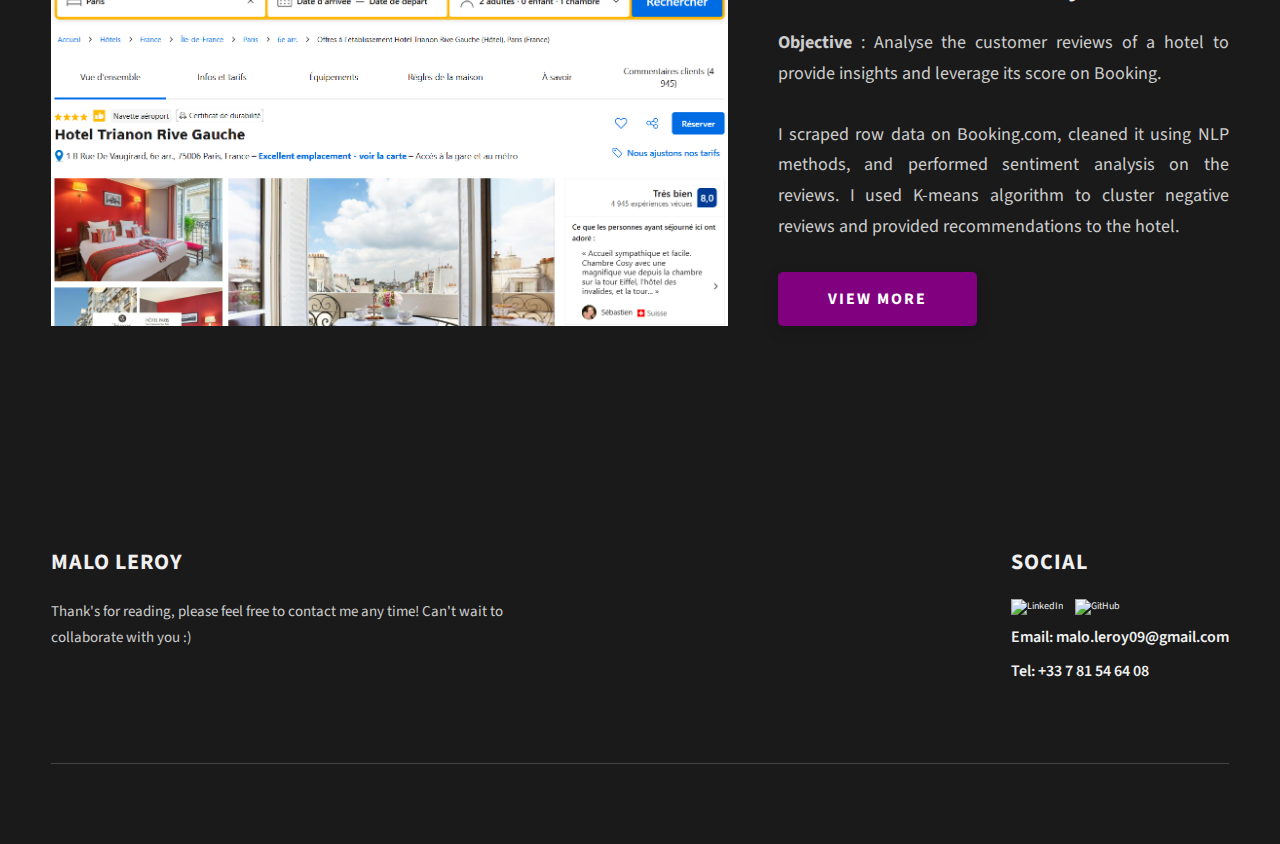
==== commit 5ec7b5a6: "project3 image modified" ====
--- a/index.html
+++ b/index.html
@@ -229,7 +229,7 @@
           <div class="projects__row">
             <div class="projects__row-img-cont">
               <img
-                src="./assets/project3/image.webp"
+                src="./assets/project3/image_booking.png"
                 alt="Project 3 Screenshot"
                 class="projects__row-img"
                 loading="lazy"
